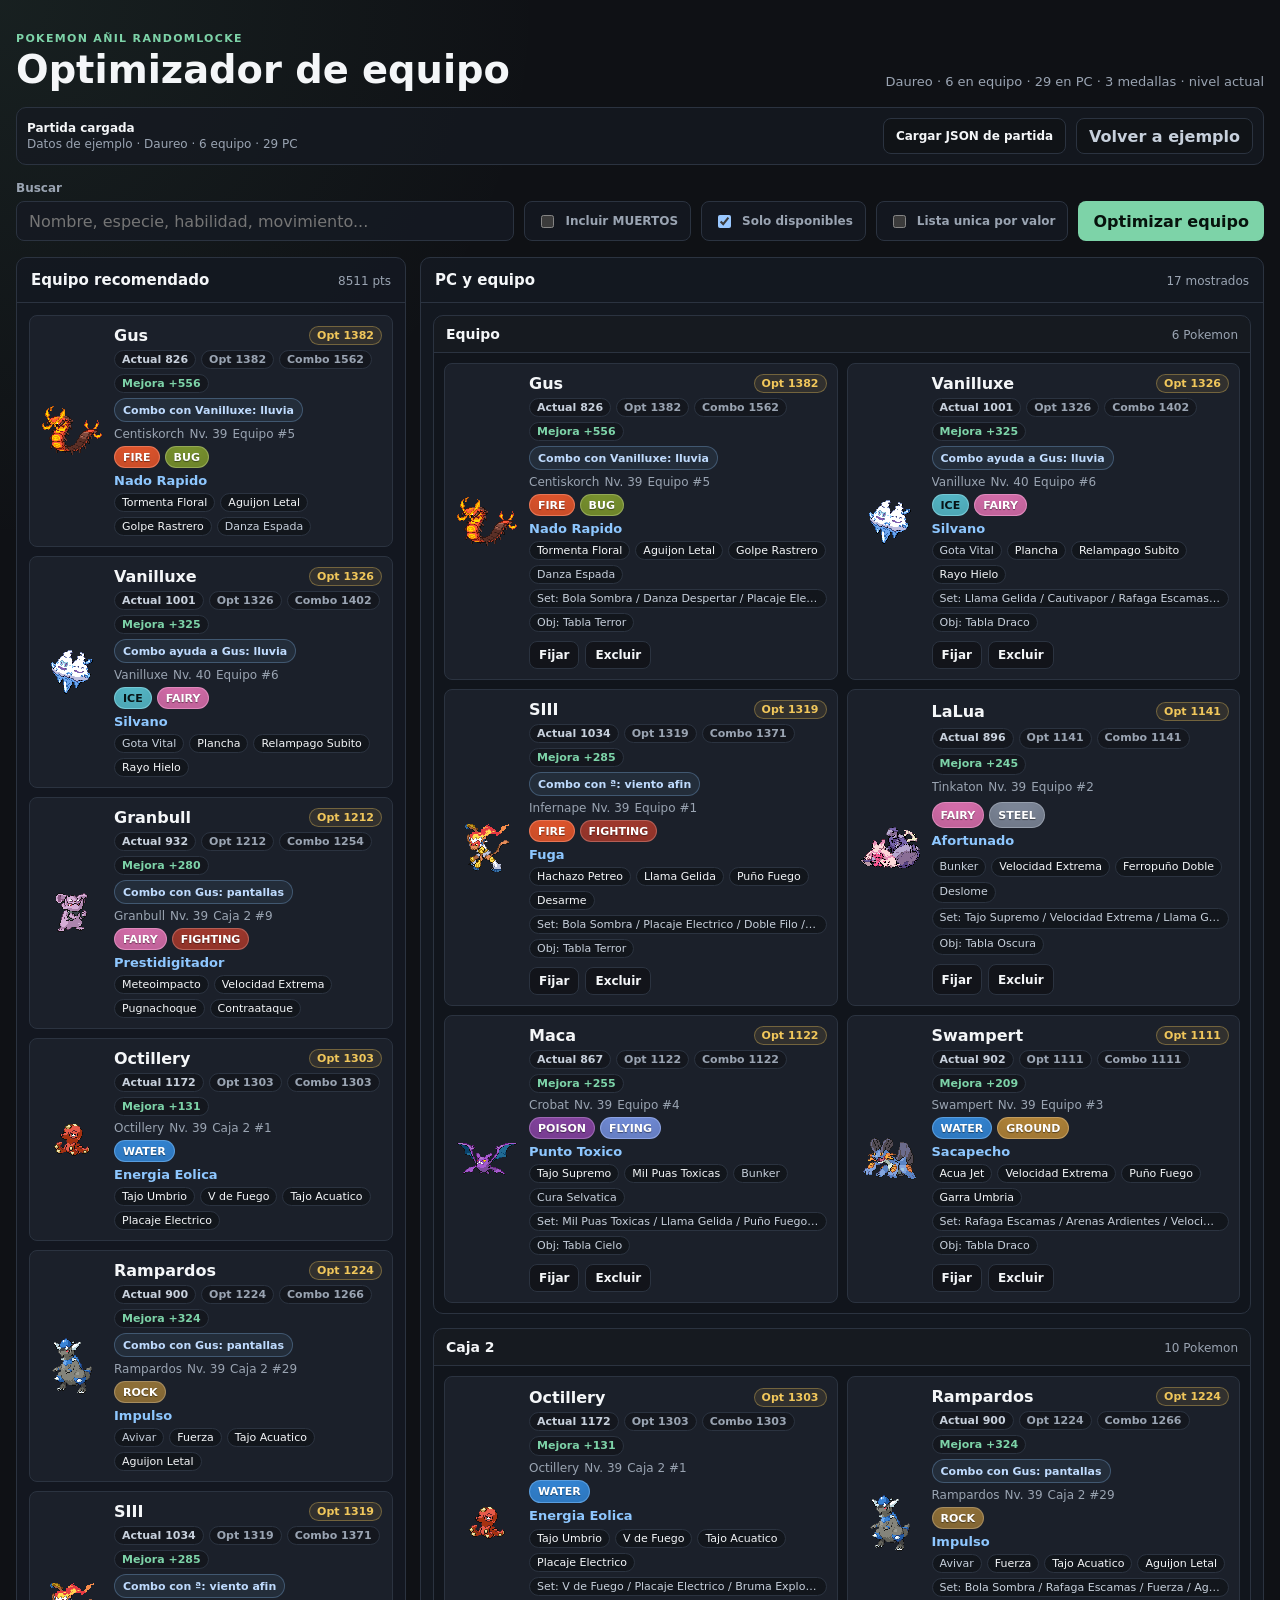
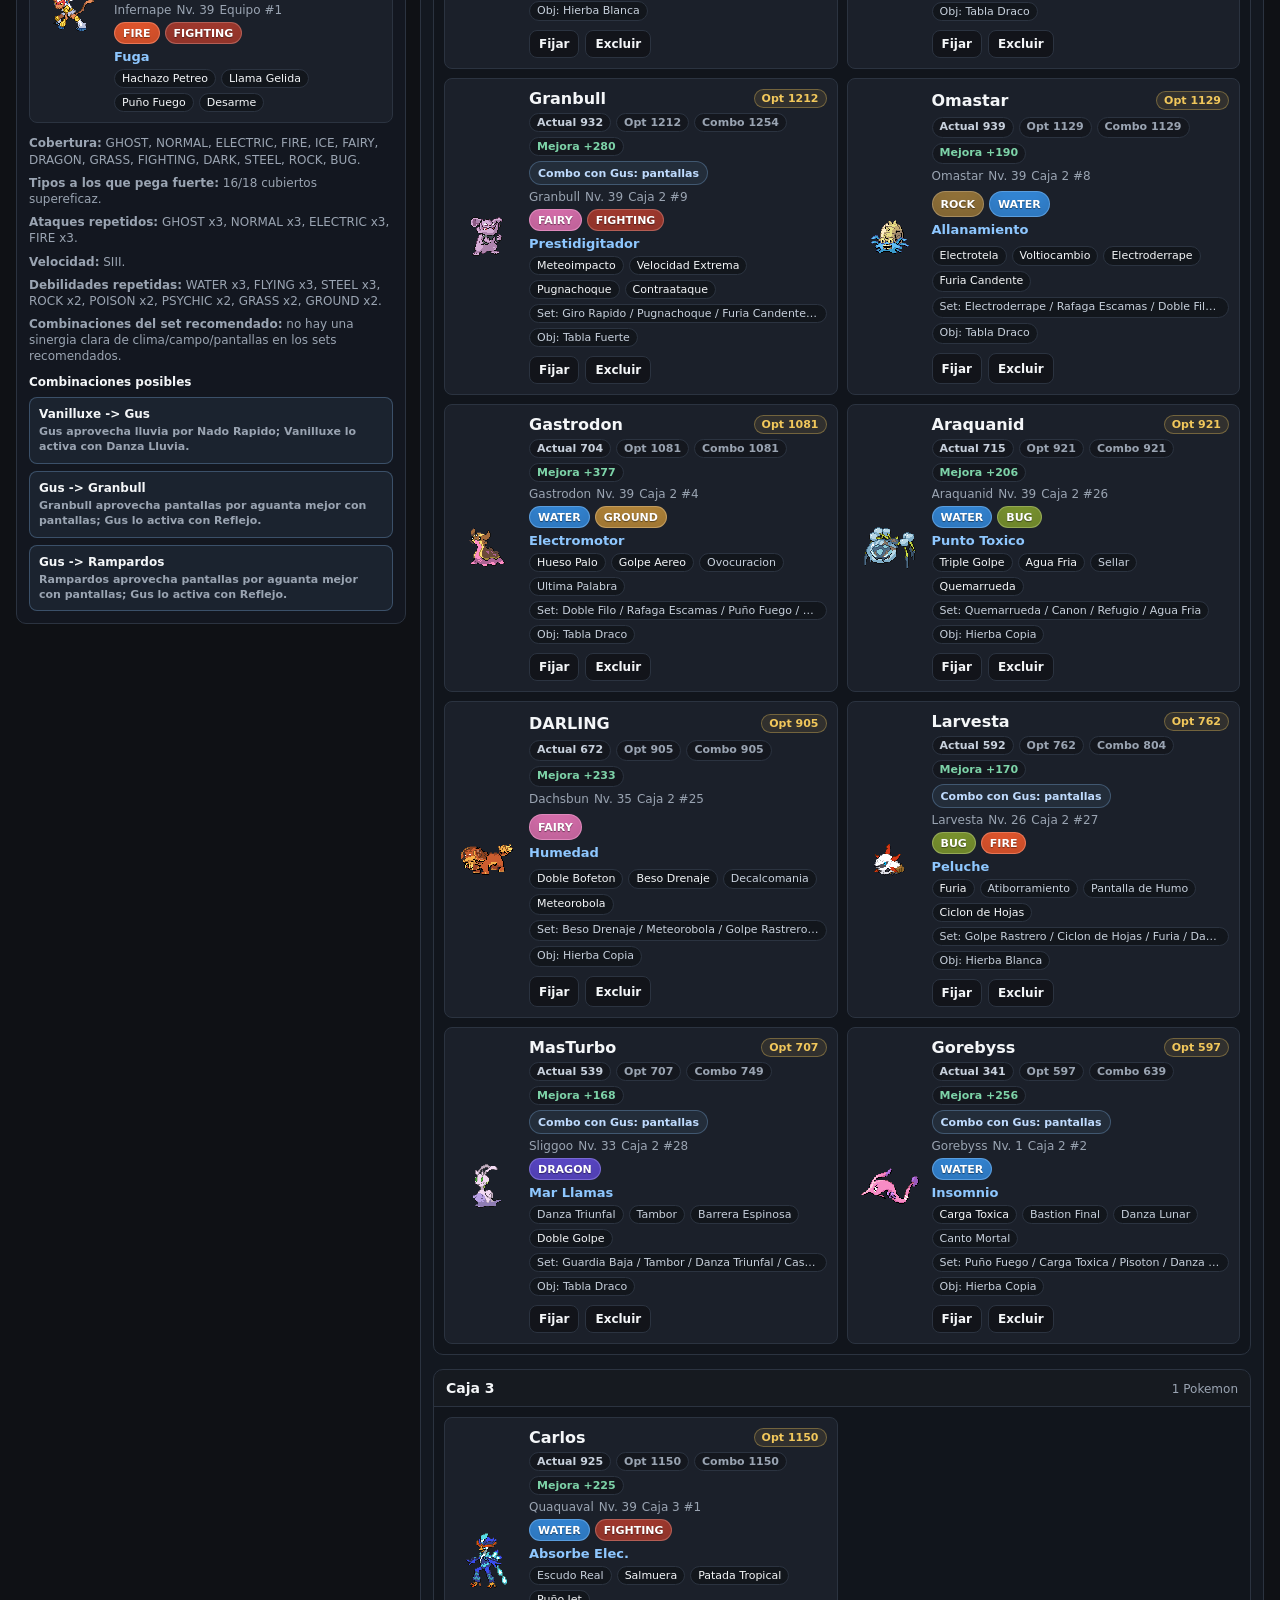
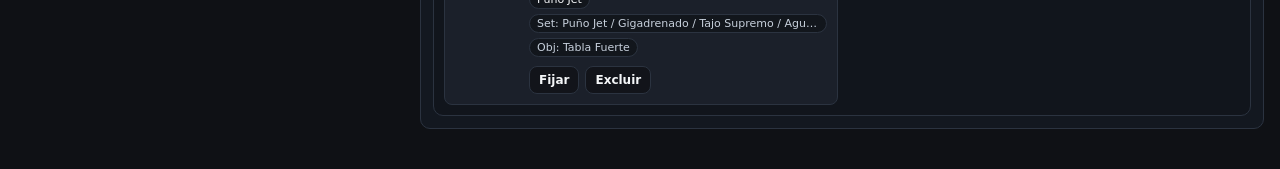
==== index.html @ acb84ae7 "Automatic" ====
<!doctype html>
<html lang="es">
  <head>
    <meta charset="utf-8" />
    <meta name="viewport" content="width=device-width, initial-scale=1" />
    <title>Optimizador Pokemon Añil</title>
    <link rel="stylesheet" href="styles.css" />
  </head>
  <body>
    <main class="app">
      <section class="topbar">
        <div>
          <p class="eyebrow">Pokemon Añil Randomlocke</p>
          <h1>Optimizador de equipo</h1>
        </div>
        <div class="summary" id="summary"></div>
      </section>

      <section class="import-panel" aria-label="Cargar partida">
        <div>
          <strong>Partida cargada</strong>
          <span id="dataStatus">Datos de ejemplo</span>
        </div>
        <label class="file-button">
          <input id="saveFileInput" type="file" accept=".json,application/json" />
          <span>Cargar JSON de partida</span>
        </label>
        <button id="resetDataBtn" type="button" class="secondary-button">Volver a ejemplo</button>
      </section>

      <section class="controls" aria-label="Controles">
        <label class="search">
          <span>Buscar</span>
          <input id="searchInput" type="search" placeholder="Nombre, especie, habilidad, movimiento..." />
        </label>
        <label class="toggle">
          <input id="includeDead" type="checkbox" />
          <span>Incluir MUERTOS</span>
        </label>
        <label class="toggle">
          <input id="onlyAvailable" type="checkbox" checked />
          <span>Solo disponibles</span>
        </label>
        <label class="toggle">
          <input id="flatList" type="checkbox" />
          <span>Lista unica por valor</span>
        </label>
        <button id="optimizeBtn" type="button">Optimizar equipo</button>
      </section>

      <section class="layout">
        <aside class="panel recommendation">
          <div class="panel-head">
            <h2>Equipo recomendado</h2>
            <p id="teamScore"></p>
          </div>
          <div id="recommendedTeam" class="team"></div>
          <div id="teamNotes" class="notes"></div>
        </aside>

        <section class="panel roster-panel">
          <div class="panel-head">
            <h2>PC y equipo</h2>
            <p id="rosterCount"></p>
          </div>
          <div id="roster" class="roster"></div>
        </section>
      </section>
    </main>

    <div id="detailOverlay" class="detail-overlay" hidden>
      <section class="detail-panel" role="dialog" aria-modal="true" aria-labelledby="detailTitle">
        <div class="detail-head">
          <div id="detailTitle"></div>
          <button id="closeDetail" type="button" aria-label="Cerrar">Cerrar</button>
        </div>
        <div id="detailBody"></div>
      </section>
    </div>

    <script src="app-data.js"></script>
    <script src="app.js"></script>
  </body>
</html>
---- styles.css ----
:root {
  color-scheme: dark;
  --bg: #0f1115;
  --surface: #151922;
  --surface-2: #1b202a;
  --surface-3: #222834;
  --text: #f4f6f8;
  --muted: #9aa4b2;
  --soft: #c7d0dc;
  --line: #2b3340;
  --accent: #7dd3a8;
  --accent-ink: #07130d;
  --gold: #f1c75b;
  --blue: #8ec7ff;
}

* {
  box-sizing: border-box;
}

[hidden] {
  display: none !important;
}

body {
  margin: 0;
  min-height: 100vh;
  background: radial-gradient(circle at top left, rgba(125, 211, 168, .08), transparent 34rem), var(--bg);
  color: var(--text);
  font-family: Inter, ui-sans-serif, system-ui, -apple-system, BlinkMacSystemFont, "Segoe UI", sans-serif;
}

.app {
  width: min(1500px, calc(100vw - 32px));
  margin: 0 auto;
  padding: 24px 0 40px;
}

.topbar {
  display: flex;
  align-items: flex-end;
  justify-content: space-between;
  gap: 24px;
  padding: 8px 0 18px;
}

.eyebrow {
  margin: 0 0 6px;
  color: var(--accent);
  font-size: 11px;
  font-weight: 850;
  text-transform: uppercase;
  letter-spacing: .12em;
}

h1,
h2,
h3,
p {
  margin: 0;
}

h1 {
  font-size: clamp(28px, 3vw, 42px);
  line-height: 1;
}

h2 {
  font-size: 15px;
}

.summary {
  color: var(--muted);
  font-size: 13px;
  text-align: right;
}

.import-panel {
  display: grid;
  grid-template-columns: minmax(260px, 1fr) auto auto;
  gap: 10px;
  align-items: center;
  border: 1px solid var(--line);
  border-radius: 10px;
  background: rgba(21, 25, 34, .72);
  padding: 10px;
}

.import-panel div {
  display: grid;
  gap: 2px;
}

.import-panel strong {
  font-size: 12px;
}

.import-panel span,
.file-button span {
  color: var(--muted);
  font-size: 12px;
}

.file-button input {
  position: absolute;
  width: 1px;
  height: 1px;
  opacity: 0;
  pointer-events: none;
}

.file-button span,
.secondary-button {
  display: inline-flex;
  align-items: center;
  justify-content: center;
  min-height: 36px;
  border: 1px solid var(--line);
  border-radius: 8px;
  background: rgba(15, 17, 21, .65);
  color: var(--text);
  padding: 0 12px;
  font-weight: 850;
  cursor: pointer;
}

.secondary-button {
  color: var(--soft);
}

.controls {
  display: grid;
  grid-template-columns: minmax(280px, 1fr) auto auto auto auto;
  gap: 10px;
  align-items: end;
  padding: 16px 0;
}

.search {
  display: grid;
  gap: 6px;
}

.search span,
.toggle span {
  color: var(--muted);
  font-size: 12px;
  font-weight: 750;
}

input[type="search"],
.toggle,
button {
  min-height: 40px;
  border-radius: 8px;
  font: inherit;
}

input[type="search"] {
  width: 100%;
  border: 1px solid var(--line);
  background: rgba(21, 25, 34, .92);
  color: var(--text);
  padding: 0 12px;
  outline: none;
}

input[type="search"]:focus {
  border-color: rgba(125, 211, 168, .7);
}

.toggle {
  display: flex;
  align-items: center;
  gap: 8px;
  padding: 0 12px;
  border: 1px solid var(--line);
  background: rgba(21, 25, 34, .78);
}

button {
  border: 0;
  background: var(--accent);
  color: var(--accent-ink);
  padding: 0 15px;
  font-weight: 850;
  cursor: pointer;
}

.layout {
  display: grid;
  grid-template-columns: 390px minmax(0, 1fr);
  gap: 14px;
  align-items: start;
}

.panel {
  border: 1px solid var(--line);
  border-radius: 10px;
  background: rgba(21, 25, 34, .9);
  overflow: hidden;
}

.recommendation {
  position: sticky;
  top: 14px;
}

.panel-head,
.box-head {
  display: flex;
  align-items: baseline;
  justify-content: space-between;
  gap: 16px;
}

.panel-head {
  padding: 13px 14px;
  border-bottom: 1px solid var(--line);
}

.panel-head p,
.box-head span,
.notes,
.meta {
  color: var(--muted);
  font-size: 12px;
}

.team,
.roster {
  display: grid;
}

.team {
  gap: 9px;
  padding: 12px;
}

.roster {
  gap: 14px;
  padding: 12px;
}

.team-card,
.poke-card {
  display: grid;
  grid-template-columns: 64px 1fr;
  gap: 10px;
  overflow: hidden;
  border: 1px solid var(--line);
  border-radius: 8px;
  background: var(--surface-2);
  padding: 10px;
}

.poke-card {
  min-height: 140px;
  cursor: pointer;
  transition: border-color .15s ease, transform .15s ease, background .15s ease;
}

.poke-card:hover {
  border-color: rgba(125, 211, 168, .55);
  background: var(--surface-3);
  transform: translateY(-1px);
}

.team-card.change-enter,
.poke-card.change-enter {
  border-color: rgba(125, 211, 168, .8);
  box-shadow: 0 0 0 1px rgba(125, 211, 168, .18), inset 3px 0 0 var(--accent);
}

.team-card.change-leave,
.poke-card.change-leave {
  border-color: rgba(248, 113, 113, .72);
  box-shadow: 0 0 0 1px rgba(248, 113, 113, .12), inset 3px 0 0 #f87171;
}

.team-card.change-stay,
.poke-card.change-stay {
  border-color: rgba(142, 199, 255, .55);
  box-shadow: inset 3px 0 0 #8ec7ff;
}

.poke-card.dead {
  opacity: .56;
}

.sprite {
  width: 64px;
  height: 64px;
  object-fit: contain;
  image-rendering: pixelated;
  align-self: center;
}

.poke-main {
  display: grid;
  gap: 5px;
  min-width: 0;
}

.name-row {
  display: flex;
  align-items: center;
  justify-content: space-between;
  gap: 10px;
  min-width: 0;
}

.poke-name {
  flex: 1 1 auto;
  min-width: 0;
  color: var(--text);
  font-weight: 850;
  overflow-wrap: anywhere;
}

.score {
  flex: 0 0 auto;
  min-width: max-content;
  border: 1px solid rgba(241, 199, 91, .35);
  border-radius: 999px;
  background: rgba(241, 199, 91, .1);
  color: var(--gold);
  padding: 2px 7px;
  font-size: 11px;
  font-weight: 850;
}

.score-row {
  display: flex;
  flex-wrap: wrap;
  gap: 5px;
}

.score-row span {
  border: 1px solid var(--line);
  border-radius: 999px;
  background: rgba(15, 17, 21, .55);
  color: var(--muted);
  padding: 2px 7px;
  font-size: 11px;
  font-weight: 800;
}

.score-row span:first-child {
  color: var(--soft);
}

.score-row span:last-child {
  color: var(--accent);
}

.combo-hint {
  width: max-content;
  max-width: 100%;
  min-height: 24px;
  border: 1px solid rgba(142, 199, 255, .28);
  border-radius: 999px;
  background: rgba(142, 199, 255, .08);
  color: #bfdbfe;
  padding: 2px 8px;
  overflow: hidden;
  text-overflow: ellipsis;
  white-space: nowrap;
  font-size: 11px;
  font-weight: 850;
}

.change-badge {
  width: max-content;
  max-width: 100%;
  border: 1px solid rgba(125, 211, 168, .32);
  border-radius: 999px;
  background: rgba(125, 211, 168, .1);
  color: var(--accent);
  padding: 2px 7px;
  font-size: 11px;
  font-weight: 850;
}

.change-leave .change-badge {
  border-color: rgba(248, 113, 113, .35);
  background: rgba(248, 113, 113, .09);
  color: #fca5a5;
}

.change-stay .change-badge {
  border-color: rgba(142, 199, 255, .35);
  background: rgba(142, 199, 255, .09);
  color: #bfdbfe;
}

.types,
.moves,
.meta {
  display: flex;
  flex-wrap: wrap;
  gap: 5px;
  min-width: 0;
  overflow: hidden;
}

.chip {
  max-width: 100%;
  overflow: hidden;
  text-overflow: ellipsis;
  white-space: nowrap;
  border: 1px solid var(--line);
  border-radius: 999px;
  background: rgba(15, 17, 21, .65);
  color: var(--soft);
  padding: 2px 7px;
  font-size: 11px;
}

.chip.damage {
  color: var(--text);
}

.type-chip {
  display: inline-flex;
  align-items: center;
  min-height: 22px;
  border: 1px solid rgba(255, 255, 255, .18);
  border-radius: 999px;
  color: #fff;
  padding: 2px 8px;
  font-size: 11px;
  font-weight: 900;
  line-height: 1;
  text-shadow: 0 1px 1px rgba(0, 0, 0, .45);
  box-shadow: inset 0 -10px 18px rgba(0, 0, 0, .12);
}

.type-NORMAL { background: #8a8f76; }
.type-FIRE { background: #e4572e; }
.type-WATER { background: #3487d7; }
.type-ELECTRIC { background: #d6a514; color: #201909; text-shadow: none; }
.type-GRASS { background: #4f9d3a; }
.type-ICE { background: #57bccc; color: #071315; text-shadow: none; }
.type-FIGHTING { background: #a33a2f; }
.type-POISON { background: #8745a3; }
.type-GROUND { background: #b4863a; }
.type-FLYING { background: #738edb; }
.type-PSYCHIC { background: #d94f7b; }
.type-BUG { background: #7c9630; }
.type-ROCK { background: #93733a; }
.type-GHOST { background: #5b4c8c; }
.type-DRAGON { background: #5b48c9; }
.type-DARK { background: #4d4038; }
.type-STEEL { background: #7e889a; }
.type-FAIRY { background: #d86fad; }

.detail-types {
  display: flex;
  flex-wrap: wrap;
  gap: 6px;
  margin: -2px 0 10px;
}

.ability {
  color: var(--blue);
  font-size: 13px;
  font-weight: 760;
}

.small-actions {
  display: flex;
  flex-wrap: wrap;
  gap: 6px;
  margin-top: 4px;
}

.small-actions button {
  min-height: 28px;
  border: 1px solid var(--line);
  background: rgba(15, 17, 21, .75);
  color: var(--text);
  padding: 0 9px;
  font-size: 12px;
}

.small-actions button.active {
  border-color: var(--accent);
  color: var(--accent);
}

.notes {
  display: grid;
  gap: 7px;
  padding: 0 12px 12px;
  line-height: 1.35;
}

.team-change-panel {
  display: grid;
  gap: 10px;
  border: 1px solid rgba(125, 211, 168, .28);
  border-radius: 8px;
  background: rgba(125, 211, 168, .07);
  padding: 10px;
  color: var(--text);
}

.change-title {
  display: flex;
  justify-content: space-between;
  gap: 10px;
  align-items: baseline;
}

.change-title span {
  color: var(--gold);
  font-size: 12px;
  font-weight: 850;
}

.change-group {
  display: grid;
  gap: 5px;
}

.change-group > span {
  color: var(--muted);
  font-size: 11px;
  font-weight: 850;
  text-transform: uppercase;
}

.change-group > div {
  display: flex;
  flex-wrap: wrap;
  gap: 5px;
}

.change-group em {
  color: var(--muted);
  font-style: normal;
}

.change-pill {
  min-height: 26px;
  border: 1px solid var(--line);
  border-radius: 999px;
  background: rgba(15, 17, 21, .65);
  color: var(--text);
  padding: 0 8px;
  font-size: 12px;
}

.change-pill small {
  color: var(--muted);
}

.synergy-list {
  display: grid;
  gap: 7px;
  margin-top: 2px;
}

.synergy-list > strong {
  color: var(--text);
}

.synergy-card {
  display: grid;
  gap: 3px;
  min-height: 0;
  width: 100%;
  border: 1px solid rgba(142, 199, 255, .28);
  border-radius: 8px;
  background: rgba(142, 199, 255, .07);
  color: var(--text);
  padding: 8px 9px;
  text-align: left;
}

.synergy-card span {
  font-size: 12px;
  font-weight: 850;
}

.synergy-card small {
  color: var(--muted);
  font-size: 11px;
  line-height: 1.35;
}

.combo-panel {
  display: grid;
  gap: 7px;
  border: 1px solid rgba(142, 199, 255, .28);
  border-radius: 8px;
  background: rgba(142, 199, 255, .06);
  padding: 10px;
  margin: 0 0 10px;
}

.combo-panel p {
  color: var(--muted);
  font-size: 12px;
}

.box-section {
  overflow: hidden;
  border: 1px solid var(--line);
  border-radius: 10px;
  background: rgba(15, 17, 21, .36);
}

.box-head {
  padding: 10px 12px;
  border-bottom: 1px solid var(--line);
  background: rgba(255, 255, 255, .02);
}

.box-head h3 {
  font-size: 14px;
}

.box-grid {
  display: grid;
  grid-template-columns: repeat(auto-fill, minmax(270px, 1fr));
  gap: 9px;
  padding: 10px;
}

.flat-grid {
  grid-template-columns: repeat(auto-fill, minmax(300px, 1fr));
}

.detail-overlay {
  position: fixed;
  inset: 0;
  display: grid;
  place-items: center;
  background: rgba(0, 0, 0, .68);
  padding: 18px;
  z-index: 10;
}

.detail-panel {
  width: min(1060px, 100%);
  max-height: min(860px, calc(100vh - 36px));
  overflow: auto;
  border: 1px solid var(--line);
  border-radius: 10px;
  background: var(--surface);
  box-shadow: 0 24px 80px rgba(0, 0, 0, .42);
}

.detail-head {
  position: sticky;
  top: 0;
  z-index: 2;
  display: flex;
  justify-content: space-between;
  gap: 14px;
  align-items: center;
  padding: 14px;
  border-bottom: 1px solid var(--line);
  background: var(--surface);
}

.detail-head button {
  min-height: 34px;
  border: 1px solid var(--line);
  background: var(--surface-2);
  color: var(--text);
}

.detail-title {
  display: flex;
  gap: 12px;
  align-items: center;
}

.detail-title img {
  width: 58px;
  height: 58px;
  object-fit: contain;
  image-rendering: pixelated;
  flex: 0 0 auto;
}

.detail-body {
  display: grid;
  gap: 16px;
  padding: 14px;
}

.stat-panel,
.item-rec,
.learnset-group {
  border: 1px solid var(--line);
  border-radius: 8px;
  background: var(--surface-2);
}

.stat-panel {
  display: grid;
  gap: 12px;
  padding: 12px;
}

.stat-summary {
  display: grid;
  grid-template-columns: repeat(3, 1fr);
  gap: 8px;
}

.stat-summary div {
  border: 1px solid var(--line);
  border-radius: 8px;
  background: rgba(15, 17, 21, .45);
  padding: 9px;
}

.stat-summary span,
.section-title p,
.item-rec p {
  color: var(--muted);
  font-size: 12px;
}

.stat-summary strong {
  display: block;
  margin-top: 2px;
  font-size: 20px;
}

.stat-legend {
  display: flex;
  gap: 14px;
  justify-content: flex-end;
  color: var(--muted);
  font-size: 12px;
}

.stat-legend span {
  display: inline-flex;
  gap: 6px;
  align-items: center;
}

.stat-legend i {
  width: 18px;
  height: 7px;
  border-radius: 999px;
}

.legend-current {
  background: linear-gradient(90deg, var(--accent), #a7f3c6);
}

.legend-base {
  background: rgba(142, 199, 255, .72);
}

.stat-columns {
  display: grid;
  grid-template-columns: repeat(6, minmax(70px, 1fr));
  gap: 8px;
  align-items: end;
}

.stat-column {
  display: grid;
  grid-template-rows: 30px 28px 118px 38px;
  gap: 6px;
  justify-items: center;
  min-width: 0;
  border: 1px solid var(--line);
  border-radius: 8px;
  background: rgba(15, 17, 21, .36);
  padding: 9px 7px;
}

.stat-label {
  color: var(--soft);
  font-size: 12px;
  font-weight: 760;
  line-height: 1.15;
  text-align: center;
}

.stat-current {
  color: var(--text);
  font-size: 20px;
  line-height: 1;
}

.stat-track {
  position: relative;
  width: 100%;
  height: 118px;
  overflow: hidden;
  border: 1px solid var(--line);
  border-radius: 7px;
  background: rgba(15, 17, 21, .75);
}

.stat-fill {
  position: absolute;
  right: 0;
  bottom: 0;
  left: 0;
  border-radius: 7px 7px 0 0;
}

.stat-fill.current {
  background: linear-gradient(180deg, #a7f3c6, var(--accent));
}

.stat-base {
  display: grid;
  gap: 1px;
  justify-items: center;
  align-self: end;
}

.stat-base span {
  color: var(--muted);
  font-size: 10px;
  text-transform: uppercase;
  letter-spacing: .04em;
}

.stat-base strong {
  color: #8ec7ff;
  font-size: 15px;
}

.current-item {
  display: flex;
  flex-wrap: wrap;
  gap: 7px;
  align-items: center;
  border: 1px solid var(--line);
  border-radius: 8px;
  background: rgba(15, 17, 21, .36);
  padding: 9px 10px;
  margin-bottom: 8px;
}

.current-item span,
.current-item em {
  color: var(--muted);
  font-size: 12px;
  font-style: normal;
}

.current-item strong {
  color: var(--text);
}

.move-table {
  width: 100%;
  border-collapse: collapse;
  font-size: 13px;
}

.move-table th,
.move-table td {
  border-bottom: 1px solid var(--line);
  padding: 8px 7px;
  text-align: left;
  vertical-align: top;
}

.move-table th {
  color: var(--muted);
  font-size: 12px;
  font-weight: 800;
}

.move-table tr.stab-row td {
  background: rgba(125, 211, 168, .06);
}

.sort-button {
  min-height: 0;
  border: 0;
  border-radius: 0;
  background: transparent;
  color: inherit;
  padding: 0;
  font: inherit;
  font-weight: 800;
}

.item-grid {
  display: grid;
  grid-template-columns: repeat(auto-fit, minmax(240px, 1fr));
  gap: 8px;
}

.item-rec {
  padding: 10px;
}

.item-rec p {
  margin-top: 6px;
  line-height: 1.35;
}

.section-title {
  display: flex;
  justify-content: space-between;
  align-items: baseline;
  gap: 12px;
  margin-bottom: 8px;
}

.section-title h3 {
  margin: 0;
  font-size: 15px;
}

.learnset {
  display: grid;
  gap: 12px;
}

.learnset-group {
  overflow: hidden;
}

.learnset-group summary {
  cursor: pointer;
  padding: 10px 12px;
  font-weight: 800;
}

.recommendation-list {
  display: flex;
  flex-wrap: wrap;
  gap: 6px;
}

.detail-empty {
  color: var(--muted);
  padding: 0 12px 12px;
}

@media (max-width: 980px) {
  .import-panel,
  .controls,
  .layout {
    grid-template-columns: 1fr;
  }

  .controls {
    align-items: stretch;
  }

  .recommendation {
    position: static;
  }

  .summary {
    text-align: left;
  }

  .topbar {
    align-items: flex-start;
    flex-direction: column;
  }

  .stat-summary {
    grid-template-columns: 1fr;
  }

  .stat-columns {
    grid-template-columns: repeat(6, 78px);
    overflow-x: auto;
    padding-bottom: 4px;
  }
}
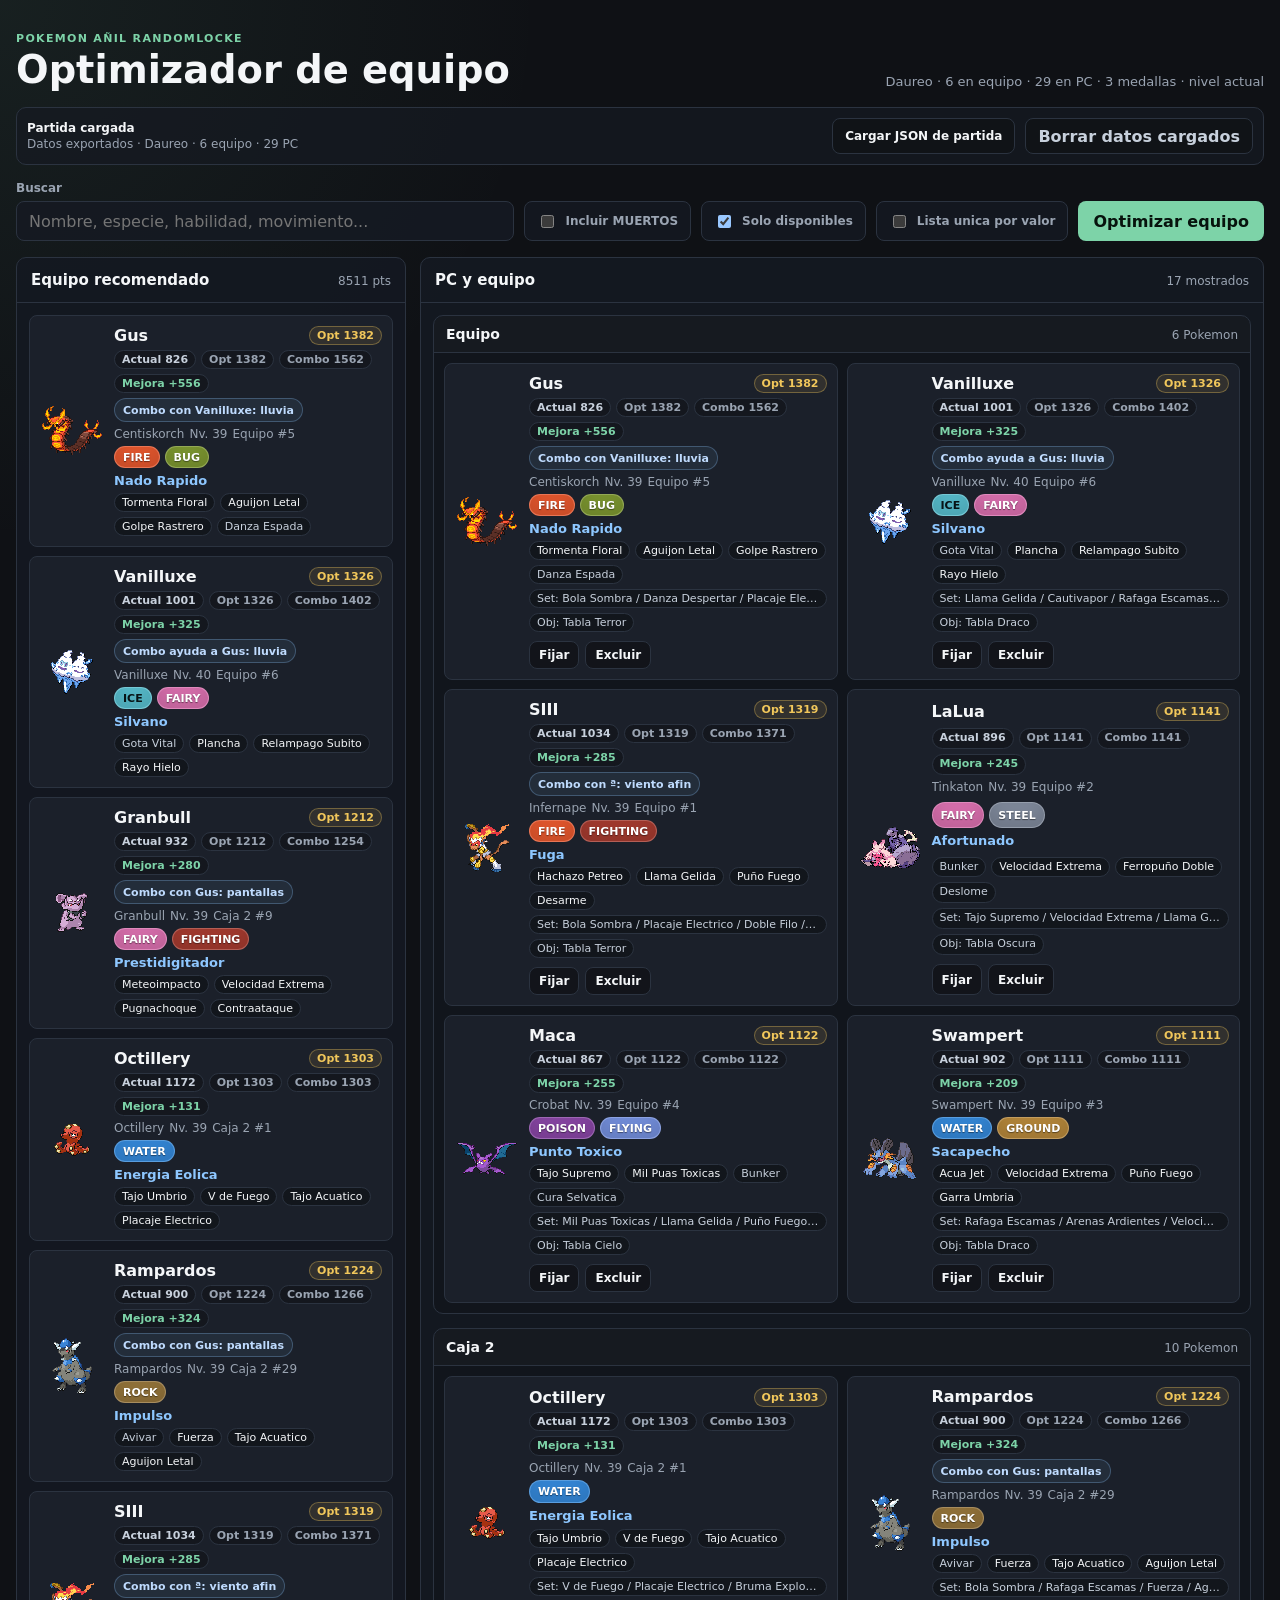
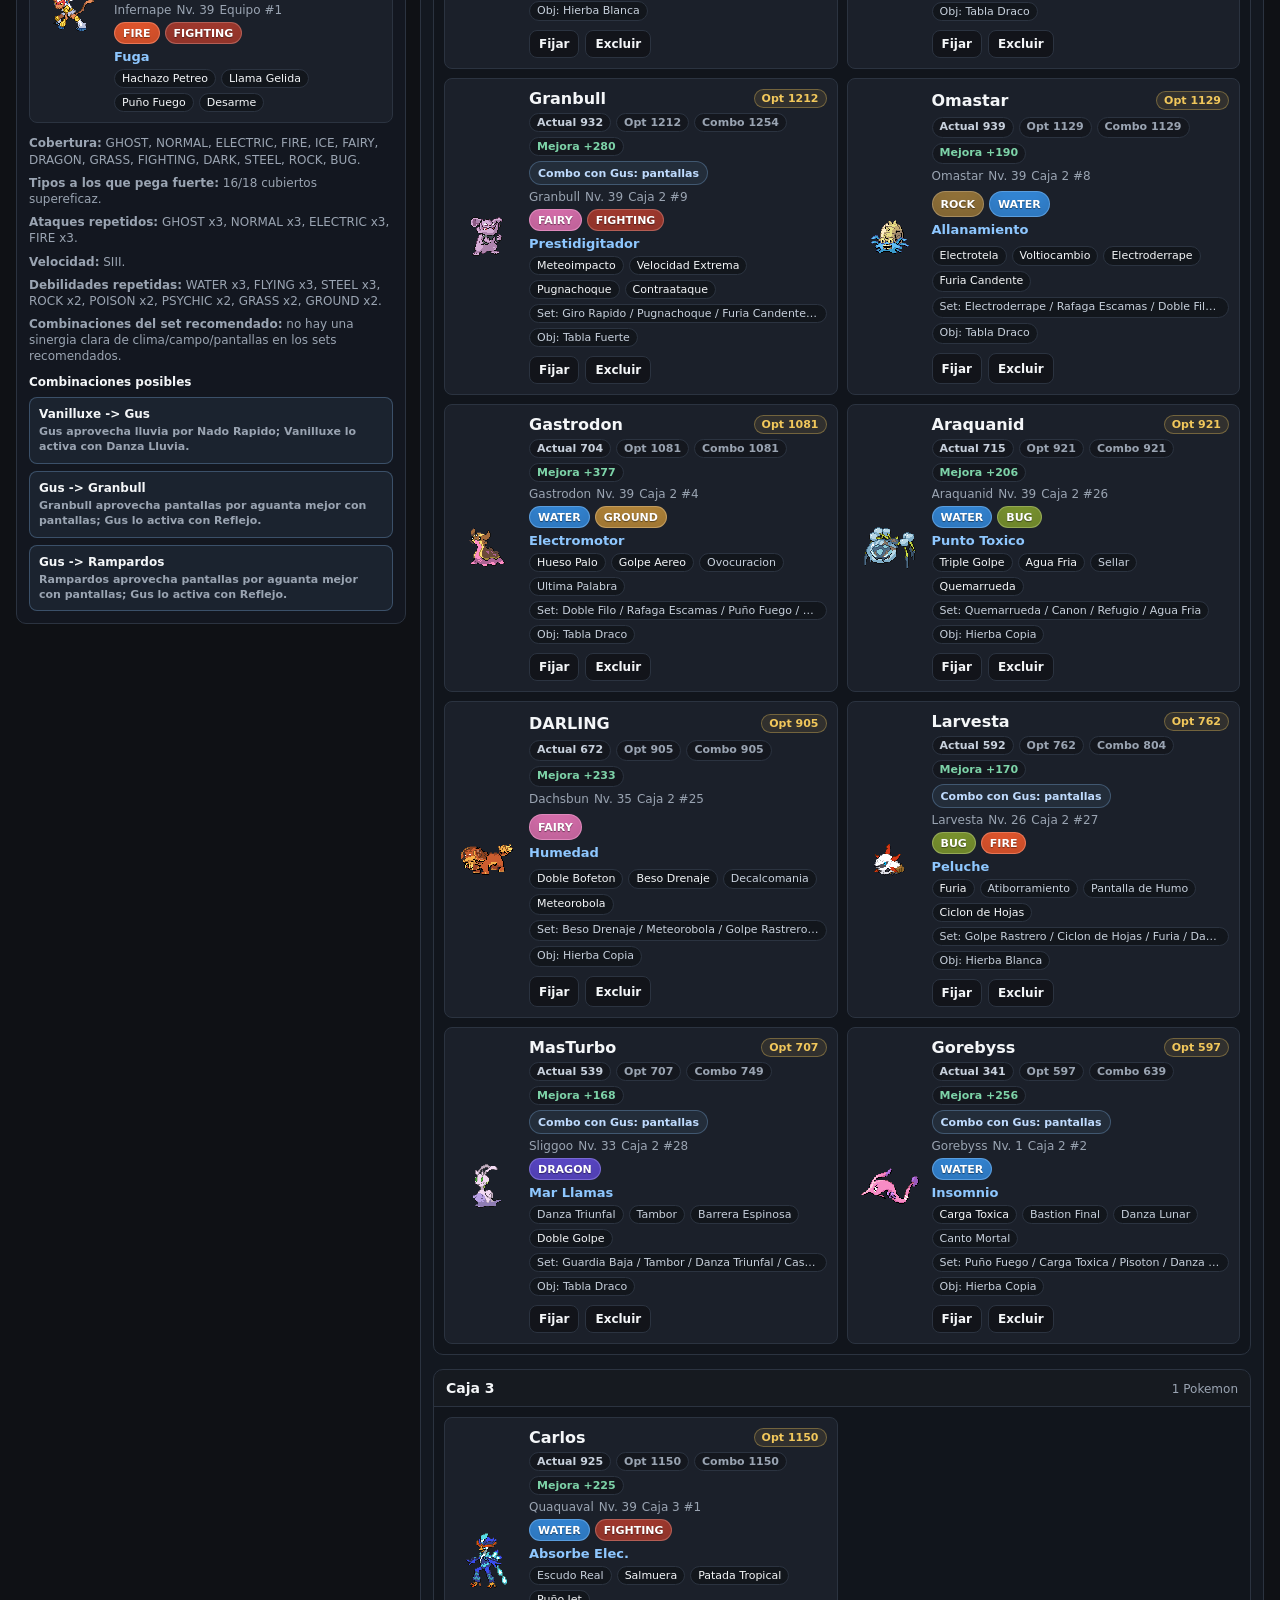
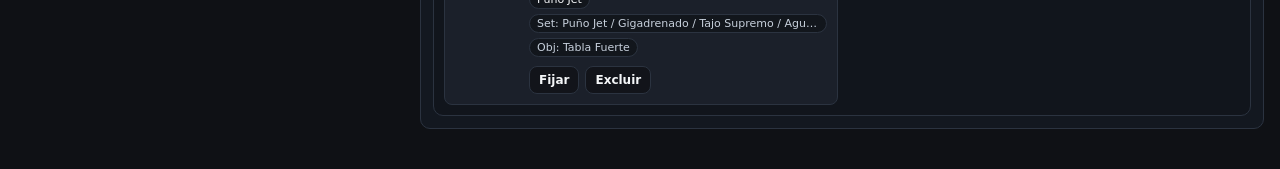
==== commit 1b0af2d6: "ADD DOUBLE CLICK" ====
--- a/index.html
+++ b/index.html
@@ -19,13 +19,13 @@
       <section class="import-panel" aria-label="Cargar partida">
         <div>
           <strong>Partida cargada</strong>
-          <span id="dataStatus">Datos de ejemplo</span>
+          <span id="dataStatus">Sin partida cargada</span>
         </div>
         <label class="file-button">
           <input id="saveFileInput" type="file" accept=".json,application/json" />
           <span>Cargar JSON de partida</span>
         </label>
-        <button id="resetDataBtn" type="button" class="secondary-button">Volver a ejemplo</button>
+        <button id="resetDataBtn" type="button" class="secondary-button">Borrar datos cargados</button>
       </section>
 
       <section class="controls" aria-label="Controles">
--- a/styles.css
+++ b/styles.css
@@ -947,6 +947,11 @@
   padding: 0 12px 12px;
 }
 
+.empty-state {
+  color: var(--muted);
+  padding: 14px;
+}
+
 @media (max-width: 980px) {
   .import-panel,
   .controls,
